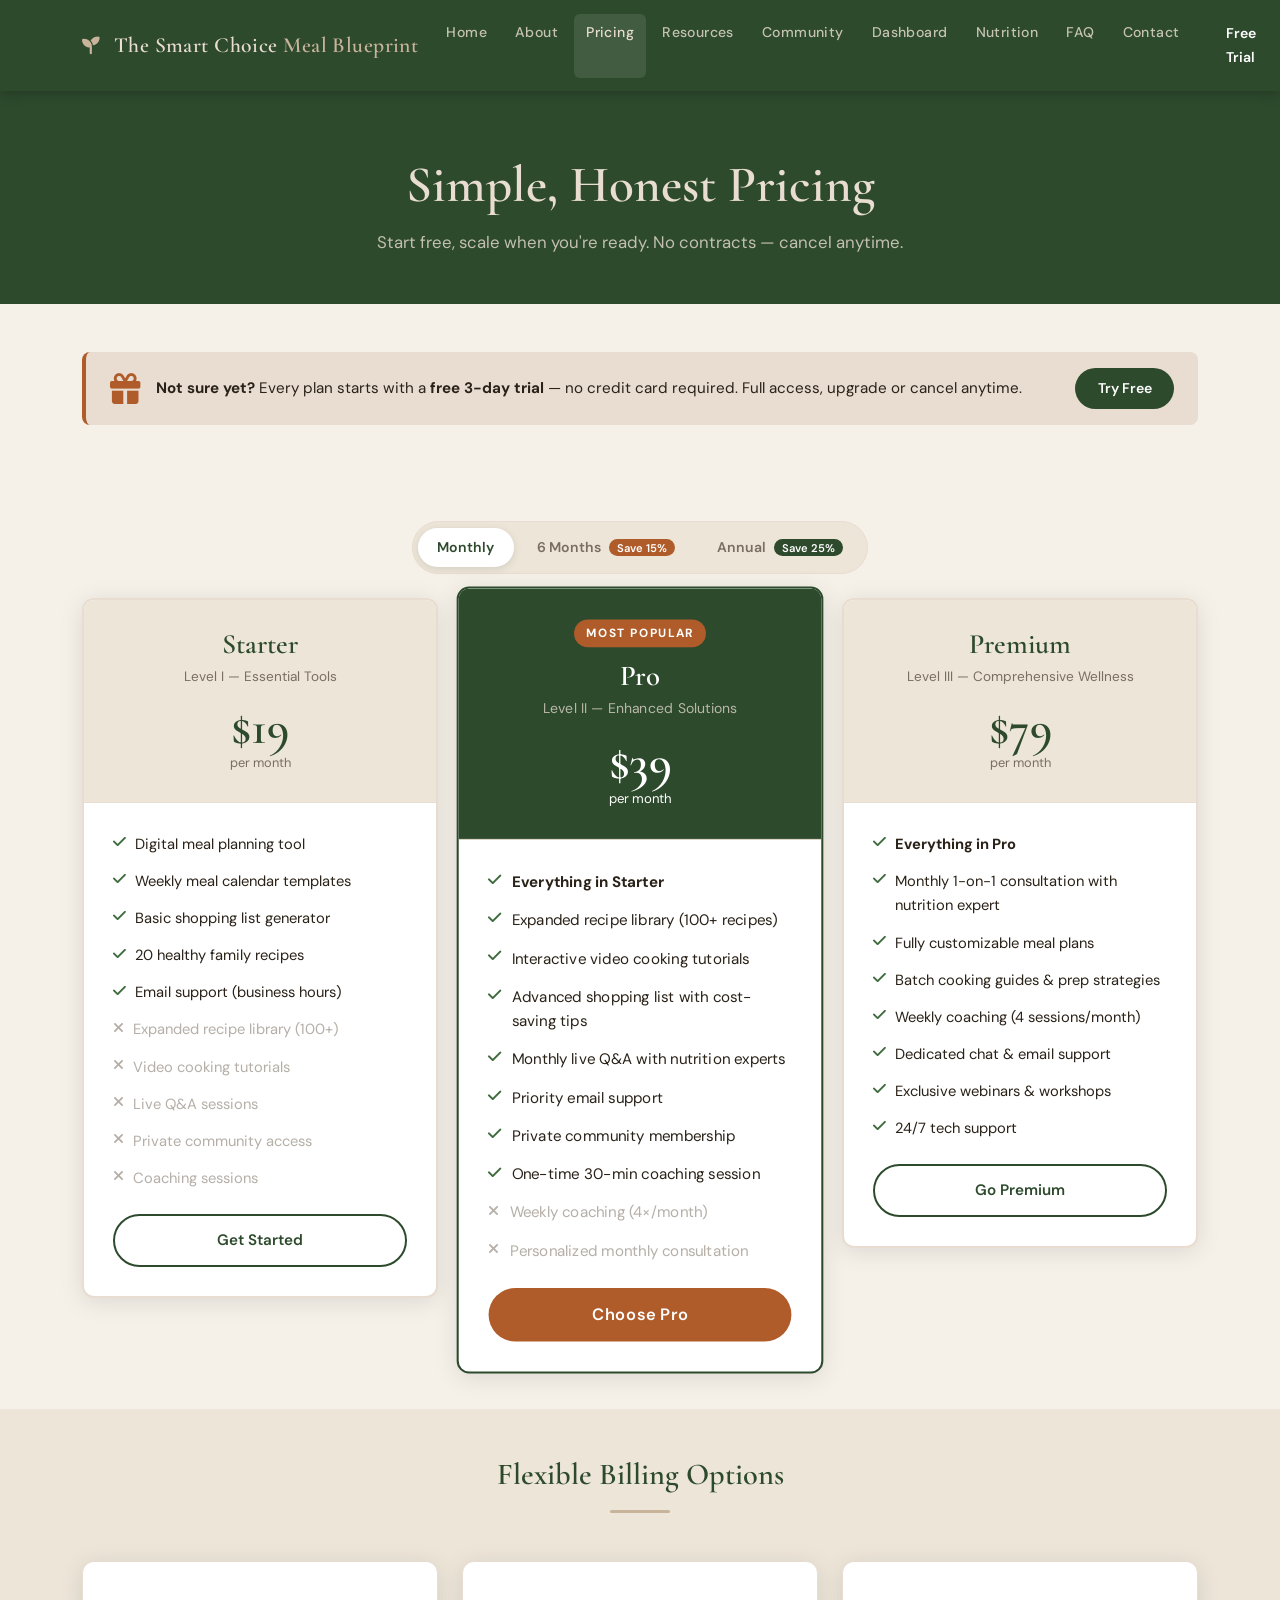
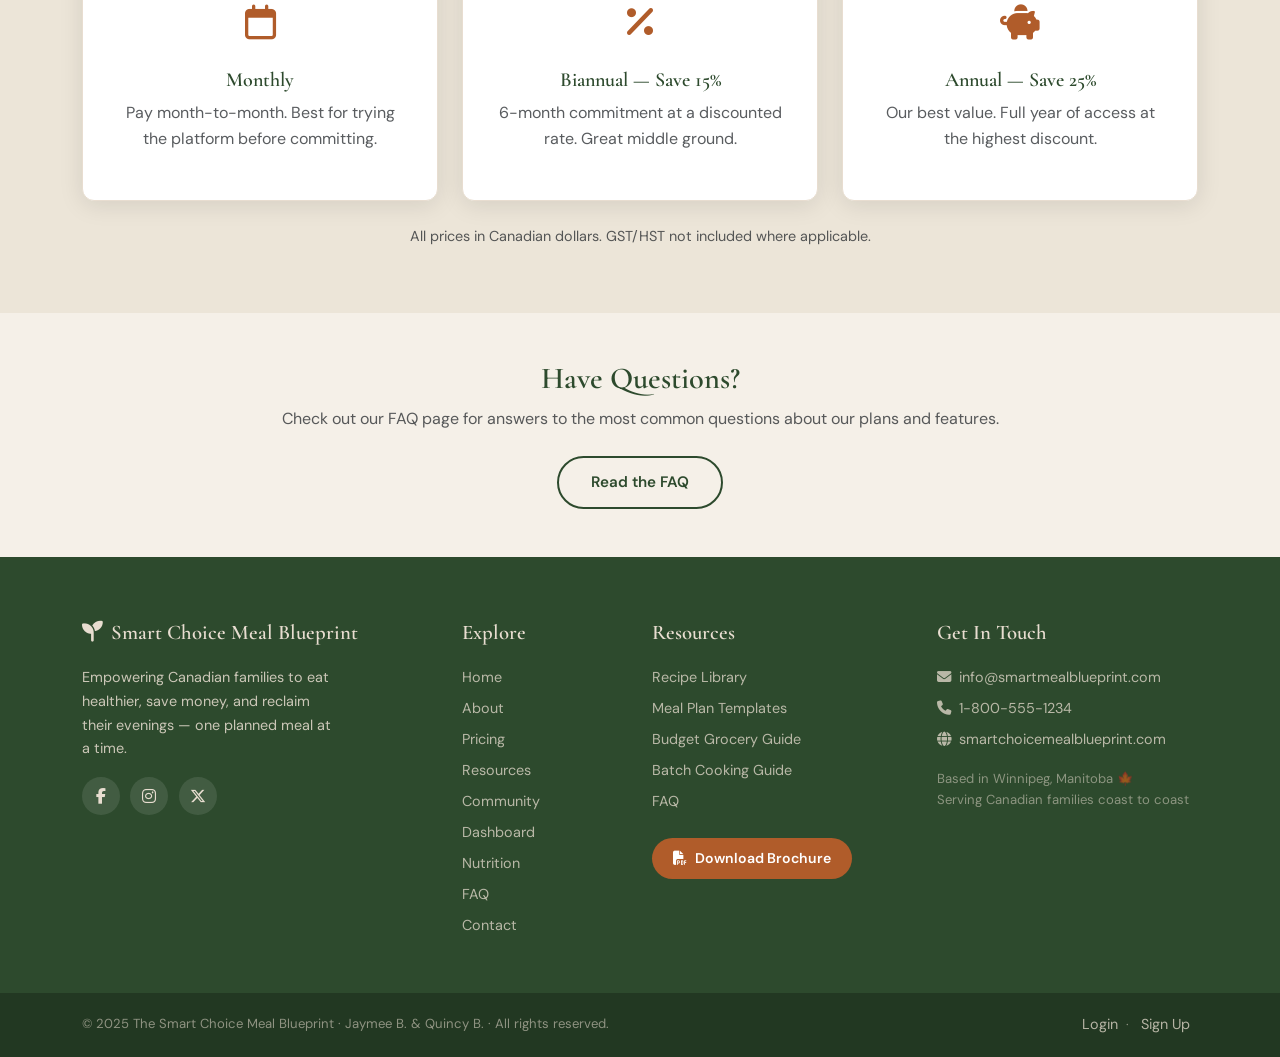
==== pricing.html @ 243ef08d "Add files via upload" ====
<!DOCTYPE html>
<html lang="en">
<head>
<meta charset="utf-8">
<meta name="viewport" content="width=device-width, initial-scale=1">
<title>Pricing | The Smart Choice Meal Blueprint</title>
<link href="https://cdn.jsdelivr.net/npm/bootstrap@5.3.3/dist/css/bootstrap.min.css" rel="stylesheet">
<link rel="stylesheet" href="https://cdnjs.cloudflare.com/ajax/libs/font-awesome/6.5.2/css/all.min.css">
<link rel="stylesheet" href="custom.css">
</head>
<body>

<div id="app-nav"></div>

<div class="page-header">
  <div class="container">
    <h1>Simple, Honest Pricing</h1>
    <p>Start free, scale when you're ready. No contracts — cancel anytime.</p>
  </div>
</div>

<!-- FREE TRIAL NOTICE -->
<section class="section-pad-sm">
  <div class="container">
    <div class="alert-trial d-flex align-items-center gap-3">
      <i class="fa-solid fa-gift fa-2x" style="color:var(--accent);flex-shrink:0;"></i>
      <span><strong>Not sure yet?</strong> Every plan starts with a <strong>free 3-day trial</strong> — no credit card required. Full access, upgrade or cancel anytime.</span>
      <a href="signup.html" class="btn-sm-cta ms-auto flex-shrink-0">Try Free</a>
    </div>
  </div>
</section>

<!-- PRICING CARDS -->
<section class="section-pad-sm">
  <div class="container">

    <!-- BILLING TOGGLE -->
    <div class="text-center mb-4">
      <div style="display:inline-flex;background:var(--sand);border-radius:40px;padding:.35rem;gap:.25rem;border:1px solid var(--tan-lt);">
        <button class="billing-toggle active" data-billing="monthly"  onclick="setBilling('monthly')">Monthly</button>
        <button class="billing-toggle"        data-billing="biannual" onclick="setBilling('biannual')">
          6 Months <span style="font-size:.7rem;background:var(--accent);color:#fff;border-radius:10px;padding:.1rem .5rem;margin-left:.3rem;">Save 15%</span>
        </button>
        <button class="billing-toggle"        data-billing="annual"   onclick="setBilling('annual')">
          Annual <span style="font-size:.7rem;background:var(--forest);color:#fff;border-radius:10px;padding:.1rem .5rem;margin-left:.3rem;">Save 25%</span>
        </button>
      </div>
    </div>

    <style>
      .billing-toggle {
        background: none; border: none; padding: .5rem 1.2rem;
        border-radius: 30px; font-family: 'DM Sans', sans-serif;
        font-size: .88rem; font-weight: 600; cursor: pointer;
        color: var(--muted); transition: all .2s;
      }
      .billing-toggle.active { background: var(--white); color: var(--forest); box-shadow: 0 2px 8px rgba(0,0,0,.1); }
      .price-display { transition: all .25s; }
      .was-price { font-size:.85rem; color: var(--muted); text-decoration: line-through; margin-bottom:.15rem; }
      .save-badge {
        display:inline-block; background: #e8f5e9; color: var(--forest);
        font-size:.75rem; font-weight:700; padding:.2rem .65rem;
        border-radius:20px; margin-top:.3rem; border: 1px solid rgba(45,74,45,.2);
      }
    </style>

    <div class="row g-4 align-items-start">

      <!-- STARTER -->
      <div class="col-md-4">
        <div class="pricing-card">
          <div class="pricing-header">
            <h3 class="mb-1">Starter</h3>
            <p style="font-size:.85rem;color:var(--muted);margin-bottom:1rem;">Level I — Essential Tools</p>
            <div class="price-display">
              <div class="was-price" id="starter-was" style="display:none;"></div>
              <div class="price" id="starter-price">$19</div>
              <div class="price-note" id="starter-note">per month</div>
              <div class="save-badge" id="starter-save" style="display:none;"></div>
            </div>
          </div>
          <div class="pricing-body">
            <div class="pricing-feature"><i class="fa-solid fa-check"></i>Digital meal planning tool</div>
            <div class="pricing-feature"><i class="fa-solid fa-check"></i>Weekly meal calendar templates</div>
            <div class="pricing-feature"><i class="fa-solid fa-check"></i>Basic shopping list generator</div>
            <div class="pricing-feature"><i class="fa-solid fa-check"></i>20 healthy family recipes</div>
            <div class="pricing-feature"><i class="fa-solid fa-check"></i>Email support (business hours)</div>
            <div class="pricing-feature na"><i class="fa-solid fa-xmark"></i>Expanded recipe library (100+)</div>
            <div class="pricing-feature na"><i class="fa-solid fa-xmark"></i>Video cooking tutorials</div>
            <div class="pricing-feature na"><i class="fa-solid fa-xmark"></i>Live Q&amp;A sessions</div>
            <div class="pricing-feature na"><i class="fa-solid fa-xmark"></i>Private community access</div>
            <div class="pricing-feature na"><i class="fa-solid fa-xmark"></i>Coaching sessions</div>
            <div class="mt-4 text-center">
              <a href="signup.html" class="btn-outline-cta d-block text-center">Get Started</a>
            </div>
          </div>
        </div>
      </div>

      <!-- PRO (FEATURED) -->
      <div class="col-md-4">
        <div class="pricing-card featured">
          <div class="pricing-header">
            <div class="pricing-badge">Most Popular</div>
            <h3 class="mb-1">Pro</h3>
            <p style="font-size:.85rem;color:rgba(232,221,208,.75);margin-bottom:1rem;">Level II — Enhanced Solutions</p>
            <div class="price-display">
              <div class="was-price" id="pro-was" style="display:none;"></div>
              <div class="price" id="pro-price">$39</div>
              <div class="price-note" id="pro-note">per month</div>
              <div class="save-badge" id="pro-save" style="display:none;"></div>
            </div>
          </div>
          <div class="pricing-body">
            <div class="pricing-feature"><i class="fa-solid fa-check"></i><strong>Everything in Starter</strong></div>
            <div class="pricing-feature"><i class="fa-solid fa-check"></i>Expanded recipe library (100+ recipes)</div>
            <div class="pricing-feature"><i class="fa-solid fa-check"></i>Interactive video cooking tutorials</div>
            <div class="pricing-feature"><i class="fa-solid fa-check"></i>Advanced shopping list with cost-saving tips</div>
            <div class="pricing-feature"><i class="fa-solid fa-check"></i>Monthly live Q&amp;A with nutrition experts</div>
            <div class="pricing-feature"><i class="fa-solid fa-check"></i>Priority email support</div>
            <div class="pricing-feature"><i class="fa-solid fa-check"></i>Private community membership</div>
            <div class="pricing-feature"><i class="fa-solid fa-check"></i>One-time 30-min coaching session</div>
            <div class="pricing-feature na"><i class="fa-solid fa-xmark"></i>Weekly coaching (4×/month)</div>
            <div class="pricing-feature na"><i class="fa-solid fa-xmark"></i>Personalized monthly consultation</div>
            <div class="mt-4 text-center">
              <a href="signup.html" class="btn-primary-cta d-block text-center">Choose Pro</a>
            </div>
          </div>
        </div>
      </div>

      <!-- PREMIUM -->
      <div class="col-md-4">
        <div class="pricing-card">
          <div class="pricing-header">
            <h3 class="mb-1">Premium</h3>
            <p style="font-size:.85rem;color:var(--muted);margin-bottom:1rem;">Level III — Comprehensive Wellness</p>
            <div class="price-display">
              <div class="was-price" id="premium-was" style="display:none;"></div>
              <div class="price" id="premium-price">$79</div>
              <div class="price-note" id="premium-note">per month</div>
              <div class="save-badge" id="premium-save" style="display:none;"></div>
            </div>
          </div>
          <div class="pricing-body">
            <div class="pricing-feature"><i class="fa-solid fa-check"></i><strong>Everything in Pro</strong></div>
            <div class="pricing-feature"><i class="fa-solid fa-check"></i>Monthly 1-on-1 consultation with nutrition expert</div>
            <div class="pricing-feature"><i class="fa-solid fa-check"></i>Fully customizable meal plans</div>
            <div class="pricing-feature"><i class="fa-solid fa-check"></i>Batch cooking guides &amp; prep strategies</div>
            <div class="pricing-feature"><i class="fa-solid fa-check"></i>Weekly coaching (4 sessions/month)</div>
            <div class="pricing-feature"><i class="fa-solid fa-check"></i>Dedicated chat &amp; email support</div>
            <div class="pricing-feature"><i class="fa-solid fa-check"></i>Exclusive webinars &amp; workshops</div>
            <div class="pricing-feature"><i class="fa-solid fa-check"></i>24/7 tech support</div>
            <div class="mt-4 text-center">
              <a href="signup.html" class="btn-outline-cta d-block text-center">Go Premium</a>
            </div>
          </div>
        </div>
      </div>

    </div>
  </div>
</section>

<script>
const plans = {
  starter:  { monthly: 19,  biannual: 97,  annual: 171 },
  pro:      { monthly: 39,  biannual: 199, annual: 351 },
  premium:  { monthly: 79,  biannual: 403, annual: 711 }
};
const notes = {
  monthly:  'per month',
  biannual: 'billed every 6 months',
  annual:   'billed annually'
};
const saves = {
  monthly:  null,
  biannual: { pct: '15%', label: 'You save {s}/year vs. monthly' },
  annual:   { pct: '25%', label: 'You save {s}/year vs. monthly' }
};

function setBilling(type) {
  document.querySelectorAll('.billing-toggle').forEach(b => b.classList.remove('active'));
  document.querySelector(`[data-billing="${type}"]`).classList.add('active');

  ['starter','pro','premium'].forEach(plan => {
    const monthly   = plans[plan].monthly;
    const price     = plans[plan][type];
    const annualFull = monthly * 12;
    const annualPaid = type === 'annual' ? price : (type === 'biannual' ? price * 2 : price * 12);
    const saved      = annualFull - annualPaid;

    document.getElementById(`${plan}-price`).textContent = `$${price}`;
    document.getElementById(`${plan}-note`).textContent  = notes[type];

    const wasEl  = document.getElementById(`${plan}-was`);
    const saveEl = document.getElementById(`${plan}-save`);

    if (type === 'monthly') {
      wasEl.style.display  = 'none';
      saveEl.style.display = 'none';
    } else {
      wasEl.textContent    = `Regular: $${monthly * (type === 'biannual' ? 6 : 12)} ${type === 'biannual' ? '/6 months' : '/year'}`;
      wasEl.style.display  = 'block';
      saveEl.textContent   = `You save $${saved}/year`;
      saveEl.style.display = 'inline-block';
    }
  });
}
</script>

<!-- SUBSCRIPTION LENGTH NOTE -->
<section class="section-pad-sm section-sand">
  <div class="container text-center">
    <h2 class="section-heading" style="font-size:1.9rem;">Flexible Billing Options</h2>
    <div class="divider-leaf"></div>
    <div class="row g-4 mt-2 justify-content-center">
      <div class="col-md-4">
        <div class="card-scmb text-center">
          <span class="card-icon"><i class="fa-regular fa-calendar"></i></span>
          <h5>Monthly</h5>
          <p class="text-muted">Pay month-to-month. Best for trying the platform before committing.</p>
        </div>
      </div>
      <div class="col-md-4">
        <div class="card-scmb text-center">
          <span class="card-icon"><i class="fa-solid fa-percent"></i></span>
          <h5>Biannual — Save 15%</h5>
          <p class="text-muted">6-month commitment at a discounted rate. Great middle ground.</p>
        </div>
      </div>
      <div class="col-md-4">
        <div class="card-scmb text-center">
          <span class="card-icon"><i class="fa-solid fa-piggy-bank"></i></span>
          <h5>Annual — Save 25%</h5>
          <p class="text-muted">Our best value. Full year of access at the highest discount.</p>
        </div>
      </div>
    </div>
    <p class="mt-4 text-muted" style="font-size:.9rem;">All prices in Canadian dollars. GST/HST not included where applicable.</p>
  </div>
</section>

<!-- FAQ TEASER -->
<section class="section-pad-sm text-center">
  <div class="container">
    <h3 class="section-heading" style="font-size:1.9rem;">Have Questions?</h3>
    <p class="text-muted">Check out our FAQ page for answers to the most common questions about our plans and features.</p>
    <a href="faq.html" class="btn-outline-cta mt-2">Read the FAQ</a>
  </div>
</section>

<div id="app-footer"></div>

<script src="https://cdn.jsdelivr.net/npm/bootstrap@5.3.3/dist/js/bootstrap.bundle.min.js"></script>
<script src="app.js"></script>
</body>
</html>
---- custom.css ----
/* ── SCMB v6 – Custom Stylesheet ── */
@import url('https://fonts.googleapis.com/css2?family=Cormorant+Garamond:ital,wght@0,400;0,600;1,400&family=DM+Sans:wght@300;400;500;600&display=swap');

:root {
  --tan:      #c8b49a;
  --tan-lt:   #e8ddd0;
  --tan-dk:   #a0876b;
  --forest:   #2d4a2d;
  --forest-lt:#3d6b3d;
  --cream:    #f5f0e8;
  --sand:     #ece5d8;
  --text:     #2a2218;
  --muted:    #7a6e61;
  --white:    #ffffff;
  --accent:   #b05c2a;   /* warm terracotta */
  --radius:   12px;
  --shadow:   0 4px 24px rgba(0,0,0,.10);
}

*, *::before, *::after { box-sizing: border-box; }

body {
  font-family: 'DM Sans', sans-serif;
  background: var(--cream);
  color: var(--text);
  margin: 0;
  font-size: 1rem;
  line-height: 1.65;
}

h1, h2, h3, h4, h5 {
  font-family: 'Cormorant Garamond', serif;
  font-weight: 600;
  line-height: 1.2;
  color: var(--forest);
}

a { color: inherit; text-decoration: none; }

/* ── NAVBAR ── */
.navbar {
  background: var(--forest) !important;
  padding: 0.85rem 0;
  box-shadow: 0 2px 12px rgba(0,0,0,.25);
}
.navbar-brand {
  font-family: 'Cormorant Garamond', serif;
  font-size: 1.35rem;
  font-weight: 600;
  color: var(--tan-lt) !important;
  letter-spacing: .02em;
}
.navbar-brand span { color: var(--tan); }
.nav-link {
  color: rgba(232,221,208,.82) !important;
  font-size: .88rem;
  font-weight: 500;
  letter-spacing: .03em;
  padding: .45rem .75rem !important;
  border-radius: 6px;
  transition: all .2s;
}
.nav-link:hover, .nav-link.active {
  color: var(--tan-lt) !important;
  background: rgba(255,255,255,.1);
}
.navbar-toggler { border-color: var(--tan) !important; }
.navbar-toggler-icon { filter: invert(1); }

/* ── HERO ── */
.hero {
  min-height: 72vh;
  background-size: cover;
  background-position: center;
  display: flex;
  align-items: center;
  position: relative;
}
.hero::after {
  content:'';
  position:absolute;inset:0;
  background: linear-gradient(110deg, rgba(45,74,45,.72) 40%, rgba(45,74,45,.20) 100%);
}
.hero-inner {
  position: relative;
  z-index: 2;
  max-width: 620px;
  color: var(--white);
  padding: 2rem;
}
.hero-inner h1 {
  color: var(--white);
  font-size: clamp(2.4rem, 5vw, 3.8rem);
  margin-bottom: .75rem;
}
.hero-inner p {
  font-size: 1.15rem;
  opacity: .9;
  margin-bottom: 1.75rem;
}
.hero-tagline {
  font-family: 'Cormorant Garamond', serif;
  font-style: italic;
  font-size: 1.1rem;
  color: var(--tan-lt);
  margin-bottom: 1.5rem;
  letter-spacing: .04em;
}

/* ── BUTTONS ── */
.btn-primary-cta {
  display: inline-block;
  background: var(--accent);
  color: var(--white);
  padding: .8rem 2.2rem;
  border-radius: 40px;
  font-weight: 600;
  font-size: 1rem;
  letter-spacing: .03em;
  transition: all .25s;
  border: none;
  cursor: pointer;
}
.btn-primary-cta:hover {
  background: #95491f;
  transform: translateY(-2px);
  box-shadow: 0 6px 20px rgba(176,92,42,.35);
  color: var(--white);
}
.btn-outline-cta {
  display: inline-block;
  border: 2px solid var(--forest);
  color: var(--forest);
  padding: .75rem 2rem;
  border-radius: 40px;
  font-weight: 600;
  font-size: .95rem;
  transition: all .25s;
  cursor: pointer;
  background: transparent;
}
.btn-outline-cta:hover {
  background: var(--forest);
  color: var(--white);
  transform: translateY(-2px);
}
.btn-sm-cta {
  display: inline-block;
  background: var(--forest);
  color: var(--white);
  padding: .55rem 1.4rem;
  border-radius: 30px;
  font-size: .88rem;
  font-weight: 600;
  transition: all .2s;
  cursor: pointer;
  border: none;
}
.btn-sm-cta:hover {
  background: var(--forest-lt);
  color: var(--white);
  transform: translateY(-1px);
}

/* ── STAT BAR ── */
.stat-bar {
  background: var(--sand);
  border-top: 1px solid var(--tan-lt);
  border-bottom: 1px solid var(--tan-lt);
  padding: 2.5rem 0;
}
.stat-item { text-align: center; padding: 0 1rem; }
.stat-number {
  font-family: 'Cormorant Garamond', serif;
  font-size: 3rem;
  font-weight: 600;
  color: var(--accent);
  display: block;
  line-height: 1;
}
.stat-label {
  font-size: .82rem;
  text-transform: uppercase;
  letter-spacing: .1em;
  color: var(--muted);
  font-weight: 600;
  margin-top: .35rem;
}

/* ── SECTION UTILITIES ── */
.section-tan   { background: var(--tan-lt); }
.section-sand  { background: var(--sand); }
.section-white { background: var(--white); }
.section-forest{ background: var(--forest); color: var(--white); }
.section-forest h2, .section-forest h3 { color: var(--tan-lt); }
.section-forest p, .section-forest li { color: rgba(232,221,208,.85); }

.section-pad { padding: 5rem 0; }
.section-pad-sm { padding: 3rem 0; }

.section-heading {
  font-size: clamp(2rem, 4vw, 2.8rem);
  margin-bottom: .5rem;
}
.section-sub {
  color: var(--muted);
  font-size: 1.05rem;
  max-width: 560px;
  margin: 0 auto 3rem;
}
.divider-leaf {
  width: 60px;
  height: 3px;
  background: var(--tan);
  border-radius: 3px;
  margin: 1rem auto 1.5rem;
}

/* ── CARDS ── */
.card-scmb {
  background: var(--white);
  border-radius: var(--radius);
  box-shadow: var(--shadow);
  padding: 2rem;
  height: 100%;
  border: 1px solid var(--tan-lt);
  transition: transform .25s, box-shadow .25s;
}
.card-scmb:hover {
  transform: translateY(-4px);
  box-shadow: 0 10px 32px rgba(0,0,0,.13);
}
.card-icon {
  font-size: 2.2rem;
  color: var(--accent);
  margin-bottom: 1rem;
  display: block;
}

/* ── PRICING TABLE ── */
.pricing-card {
  background: var(--white);
  border-radius: var(--radius);
  box-shadow: var(--shadow);
  overflow: hidden;
  border: 2px solid var(--tan-lt);
  transition: transform .25s, border-color .25s;
}
.pricing-card.featured {
  border-color: var(--forest);
  transform: scale(1.03);
}
.pricing-card:hover { transform: translateY(-4px) scale(1.01); }
.pricing-card.featured:hover { transform: translateY(-4px) scale(1.04); }
.pricing-header {
  background: var(--sand);
  padding: 1.8rem;
  text-align: center;
  border-bottom: 1px solid var(--tan-lt);
}
.pricing-card.featured .pricing-header {
  background: var(--forest);
}
.pricing-card.featured .pricing-header h3,
.pricing-card.featured .pricing-header .price,
.pricing-card.featured .pricing-header .price-note {
  color: var(--white);
}
.pricing-badge {
  display: inline-block;
  background: var(--accent);
  color: var(--white);
  font-size: .72rem;
  font-weight: 700;
  letter-spacing: .12em;
  text-transform: uppercase;
  padding: .25rem .75rem;
  border-radius: 20px;
  margin-bottom: .75rem;
}
.price {
  font-family: 'Cormorant Garamond', serif;
  font-size: 3rem;
  font-weight: 600;
  color: var(--forest);
  line-height: 1;
}
.price-note { font-size: .8rem; color: var(--muted); }
.pricing-body { padding: 1.8rem; }
.pricing-feature {
  display: flex;
  align-items: flex-start;
  gap: .6rem;
  margin-bottom: .8rem;
  font-size: .92rem;
}
.pricing-feature i { color: var(--forest-lt); margin-top: .2rem; flex-shrink: 0; }
.pricing-feature.na { color: var(--muted); opacity: .55; }
.pricing-feature.na i { color: var(--muted); }

/* ── FAQ ACCORDION ── */
.faq-item {
  background: var(--white);
  border-radius: var(--radius);
  margin-bottom: .8rem;
  border: 1px solid var(--tan-lt);
  overflow: hidden;
}
.faq-q {
  width: 100%;
  text-align: left;
  background: none;
  border: none;
  padding: 1.25rem 1.5rem;
  font-family: 'DM Sans', sans-serif;
  font-size: 1rem;
  font-weight: 600;
  color: var(--forest);
  cursor: pointer;
  display: flex;
  justify-content: space-between;
  align-items: center;
  transition: background .2s;
}
.faq-q:hover { background: var(--cream); }
.faq-q i { transition: transform .3s; color: var(--tan-dk); }
.faq-q.open i { transform: rotate(180deg); }
.faq-a {
  display: none;
  padding: 0 1.5rem 1.25rem;
  color: var(--muted);
  font-size: .95rem;
}
.faq-a.open { display: block; }

/* ── TESTIMONIALS ── */
.testimonial-card {
  background: var(--white);
  border-radius: var(--radius);
  padding: 2rem;
  border-left: 4px solid var(--accent);
  box-shadow: var(--shadow);
  height: 100%;
}
.stars { color: #d4a017; margin-bottom: .75rem; }
.testimonial-author { font-weight: 600; color: var(--forest); margin-top: 1rem; font-size: .9rem; }
.testimonial-role { color: var(--muted); font-size: .82rem; }

/* ── TEAM CARDS ── */
.team-card {
  text-align: center;
  background: var(--white);
  border-radius: var(--radius);
  padding: 2.5rem 2rem;
  box-shadow: var(--shadow);
  border: 1px solid var(--tan-lt);
}
.team-avatar {
  width: 90px; height: 90px;
  border-radius: 50%;
  background: var(--tan);
  display: flex;
  align-items: center;
  justify-content: center;
  font-size: 2.2rem;
  margin: 0 auto 1.25rem;
  color: var(--white);
  font-family: 'Cormorant Garamond', serif;
  font-weight: 600;
}

/* ── RESOURCE CARDS ── */
.resource-card {
  background: var(--white);
  border-radius: var(--radius);
  overflow: hidden;
  box-shadow: var(--shadow);
  border: 1px solid var(--tan-lt);
  transition: transform .25s;
}
.resource-card:hover { transform: translateY(-4px); }
.resource-tag {
  display: inline-block;
  background: var(--tan-lt);
  color: var(--forest);
  font-size: .72rem;
  font-weight: 700;
  letter-spacing: .1em;
  text-transform: uppercase;
  padding: .25rem .75rem;
  border-radius: 20px;
  margin-bottom: .75rem;
}
.resource-img {
  width: 100%;
  height: 180px;
  object-fit: cover;
  display: block;
  background: var(--sand);
  display: flex;
  align-items: center;
  justify-content: center;
  font-size: 3rem;
  color: var(--tan-dk);
}

/* ── DASHBOARD ── */
.dash-card {
  background: var(--white);
  border-radius: var(--radius);
  padding: 1.5rem;
  box-shadow: var(--shadow);
  border: 1px solid var(--tan-lt);
  margin-bottom: 1.25rem;
}
.dash-title {
  font-family: 'Cormorant Garamond', serif;
  font-size: 1.3rem;
  color: var(--forest);
  margin-bottom: 1rem;
  display: flex;
  align-items: center;
  gap: .5rem;
}
.meal-day { font-weight: 600; color: var(--forest); font-size: .85rem; }
.meal-name { color: var(--muted); font-size: .9rem; }
.meal-row {
  display: flex;
  align-items: center;
  gap: .75rem;
  padding: .6rem 0;
  border-bottom: 1px solid var(--sand);
}
.meal-row:last-child { border-bottom: none; }
.meal-dot {
  width: 10px; height: 10px;
  border-radius: 50%;
  background: var(--accent);
  flex-shrink: 0;
}
.progress-bar-wrap {
  background: var(--sand);
  border-radius: 10px;
  height: 10px;
  overflow: hidden;
  margin-bottom: .5rem;
}
.progress-bar-fill {
  height: 100%;
  border-radius: 10px;
  background: var(--forest);
}

/* ── FORM ── */
.form-scmb .form-control {
  border: 1.5px solid var(--tan-lt);
  border-radius: 8px;
  padding: .75rem 1rem;
  font-size: .95rem;
  background: var(--white);
  color: var(--text);
  transition: border-color .2s;
}
.form-scmb .form-control:focus {
  border-color: var(--forest);
  box-shadow: 0 0 0 3px rgba(45,74,45,.12);
  outline: none;
}
.form-scmb label {
  font-weight: 600;
  font-size: .88rem;
  letter-spacing: .04em;
  text-transform: uppercase;
  color: var(--forest);
  margin-bottom: .4rem;
}

/* ── FOOTER ── */
footer {
  background: var(--forest);
  color: rgba(232,221,208,.85);
  padding: 4rem 0 0;
}
footer h5 {
  color: var(--tan-lt);
  font-family: 'Cormorant Garamond', serif;
  font-size: 1.3rem;
  margin-bottom: 1.25rem;
}
footer a {
  color: rgba(232,221,208,.75);
  display: block;
  margin-bottom: .45rem;
  font-size: .9rem;
  transition: color .2s;
}
footer a:hover { color: var(--tan-lt); }
.footer-bottom {
  background: rgba(0,0,0,.25);
  padding: 1.25rem 0;
  margin-top: 3rem;
  font-size: .82rem;
  color: rgba(232,221,208,.55);
}
.brochure-link {
  display: inline-flex;
  align-items: center;
  gap: .5rem;
  background: var(--accent);
  color: var(--white) !important;
  padding: .55rem 1.3rem;
  border-radius: 30px;
  font-weight: 600;
  font-size: .88rem;
  margin-top: .5rem;
  transition: background .2s;
}
.brochure-link:hover { background: #95491f; color: var(--white) !important; }

/* ── SOCIAL ICONS ── */
.social-icons a {
  display: inline-flex;
  align-items: center;
  justify-content: center;
  width: 38px; height: 38px;
  border-radius: 50%;
  background: rgba(255,255,255,.1);
  color: var(--tan-lt) !important;
  font-size: 1rem;
  margin-right: .4rem;
  transition: background .2s;
}
.social-icons a:hover { background: rgba(255,255,255,.22); }

/* ── MISC ── */
.page-header {
  background: var(--forest);
  color: var(--white);
  padding: 4rem 0 3rem;
  text-align: center;
}
.page-header h1 { color: var(--tan-lt); font-size: clamp(2rem, 4vw, 3.2rem); }
.page-header p { color: rgba(232,221,208,.8); font-size: 1.05rem; max-width: 540px; margin: .75rem auto 0; }

.tag-pill {
  display: inline-block;
  background: var(--forest);
  color: var(--white);
  border-radius: 30px;
  padding: .3rem .9rem;
  font-size: .78rem;
  font-weight: 600;
  letter-spacing: .06em;
  text-transform: uppercase;
}

.alert-trial {
  background: var(--tan-lt);
  border: none;
  border-left: 4px solid var(--accent);
  border-radius: 8px;
  padding: 1rem 1.5rem;
  color: var(--text);
  font-size: .95rem;
}

img { max-width: 100%; }

@media (max-width: 767px) {
  .section-pad { padding: 3rem 0; }
  .hero { min-height: 60vh; }
  .pricing-card.featured { transform: scale(1); }
}
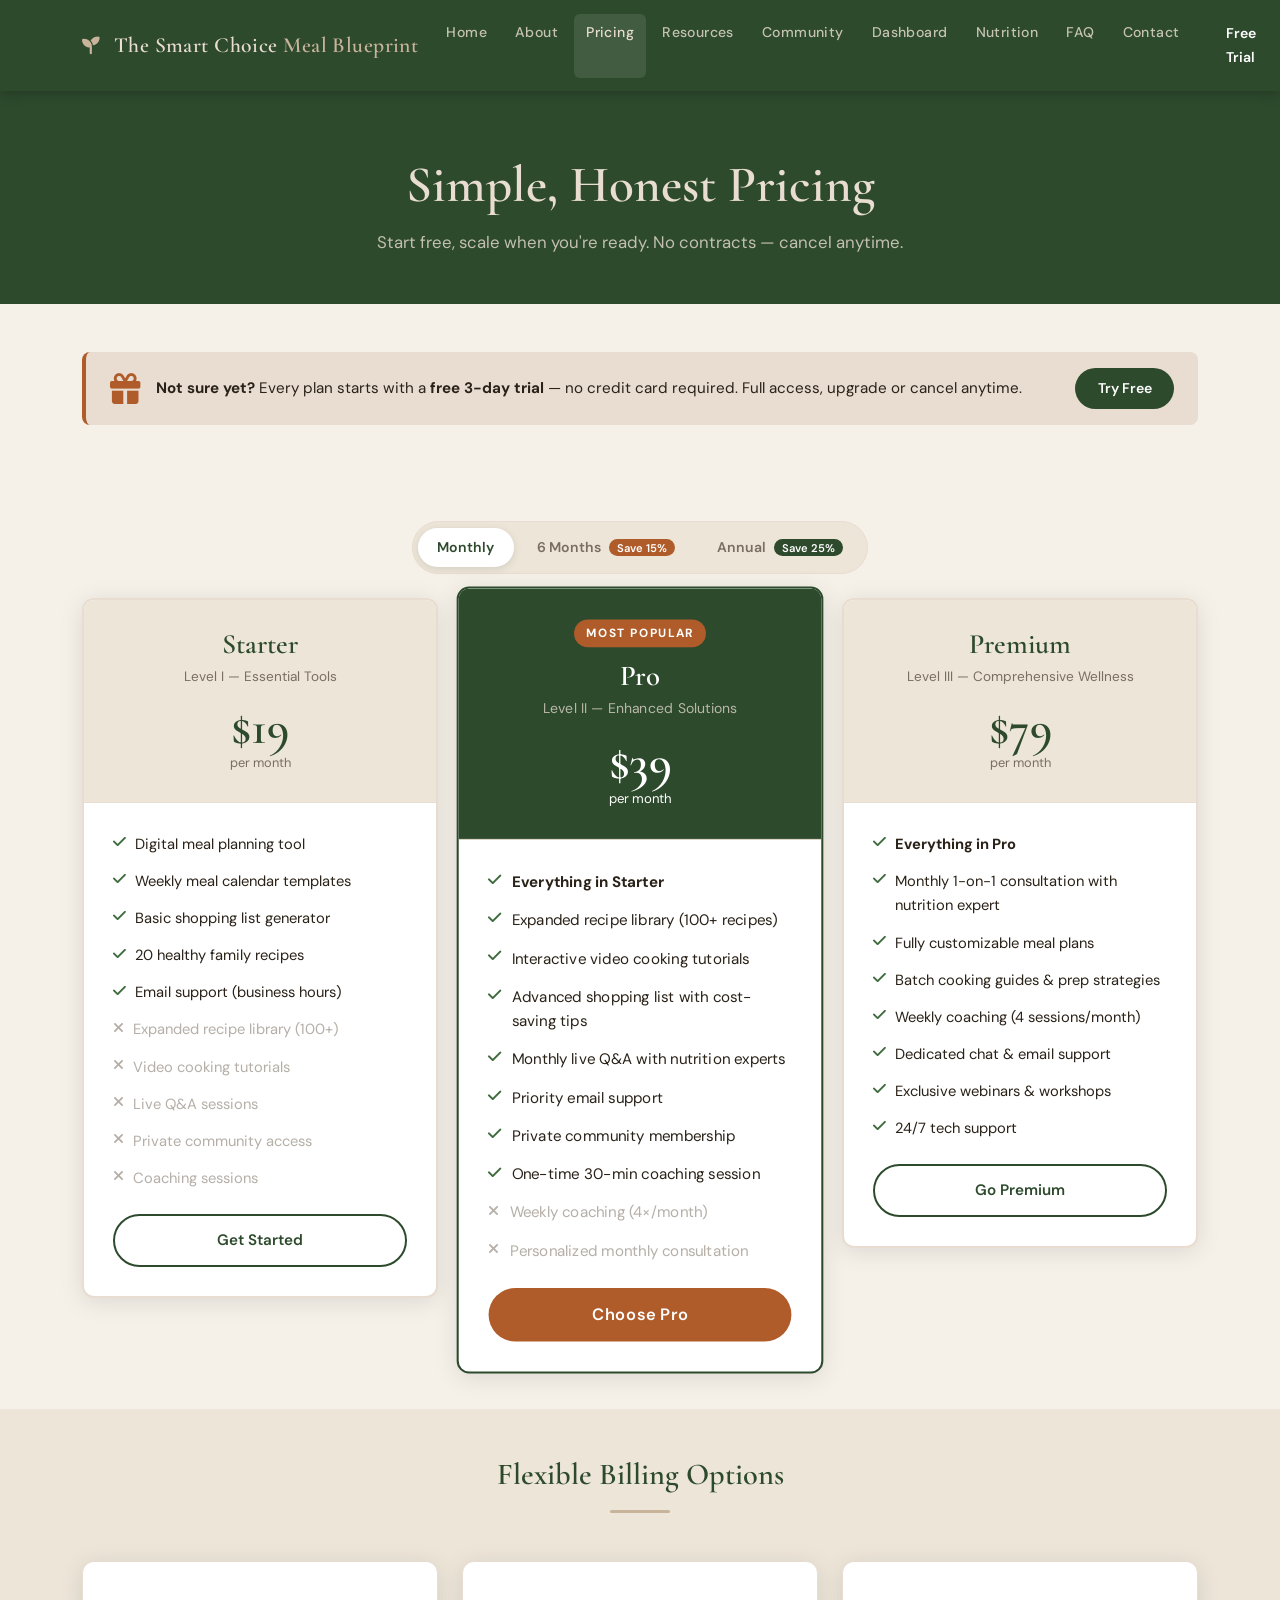
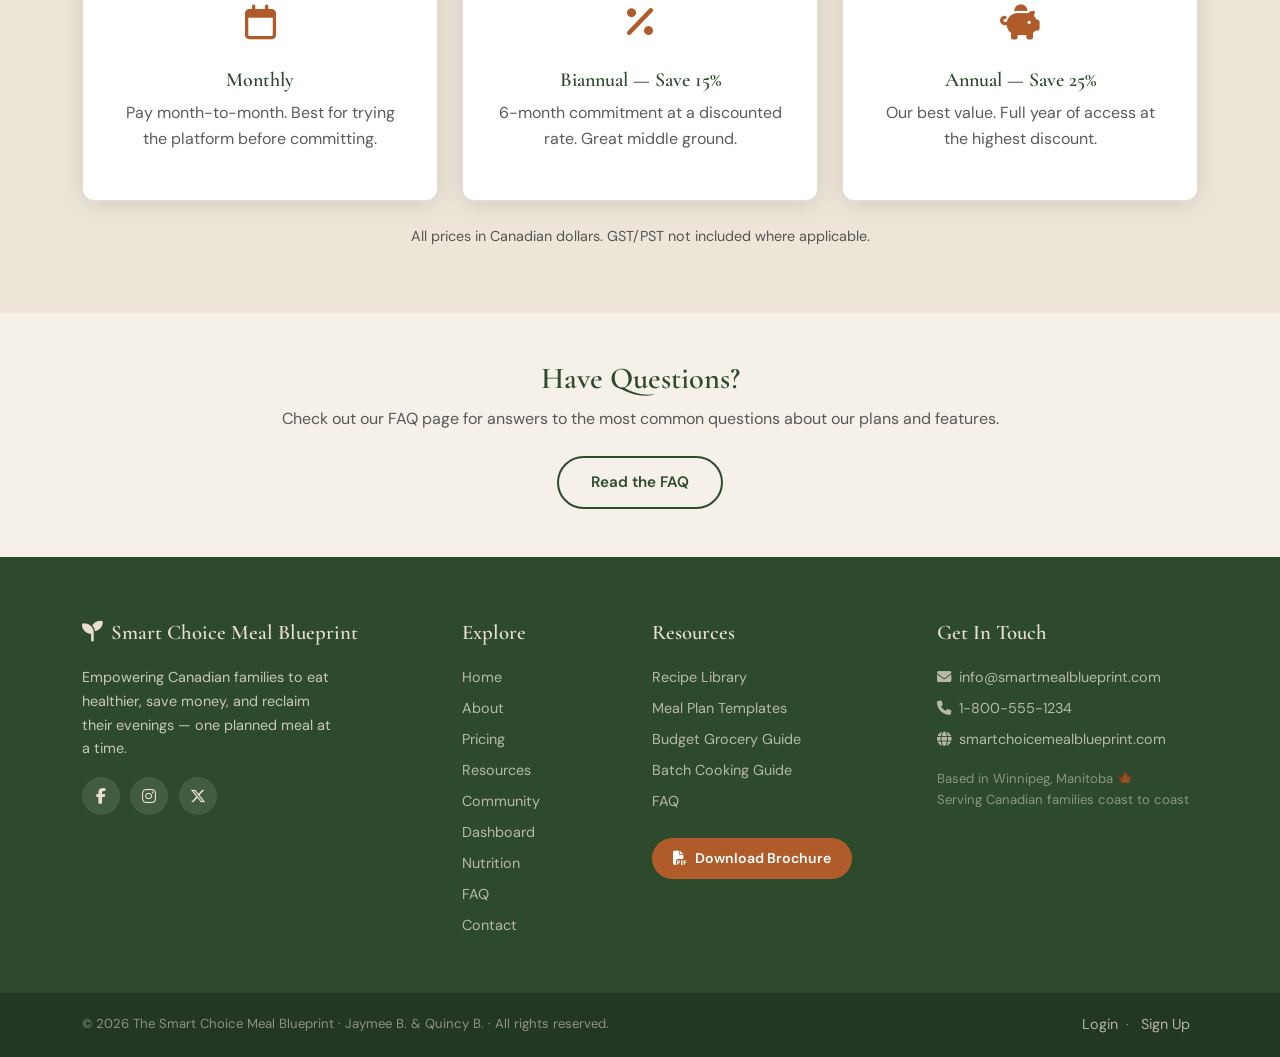
==== commit 84e27433: "Update pricing.html" ====
--- a/pricing.html
+++ b/pricing.html
@@ -237,7 +237,7 @@
         </div>
       </div>
     </div>
-    <p class="mt-4 text-muted" style="font-size:.9rem;">All prices in Canadian dollars. GST/HST not included where applicable.</p>
+    <p class="mt-4 text-muted" style="font-size:.9rem;">All prices in Canadian dollars. GST/PST not included where applicable.</p>
   </div>
 </section>
 
